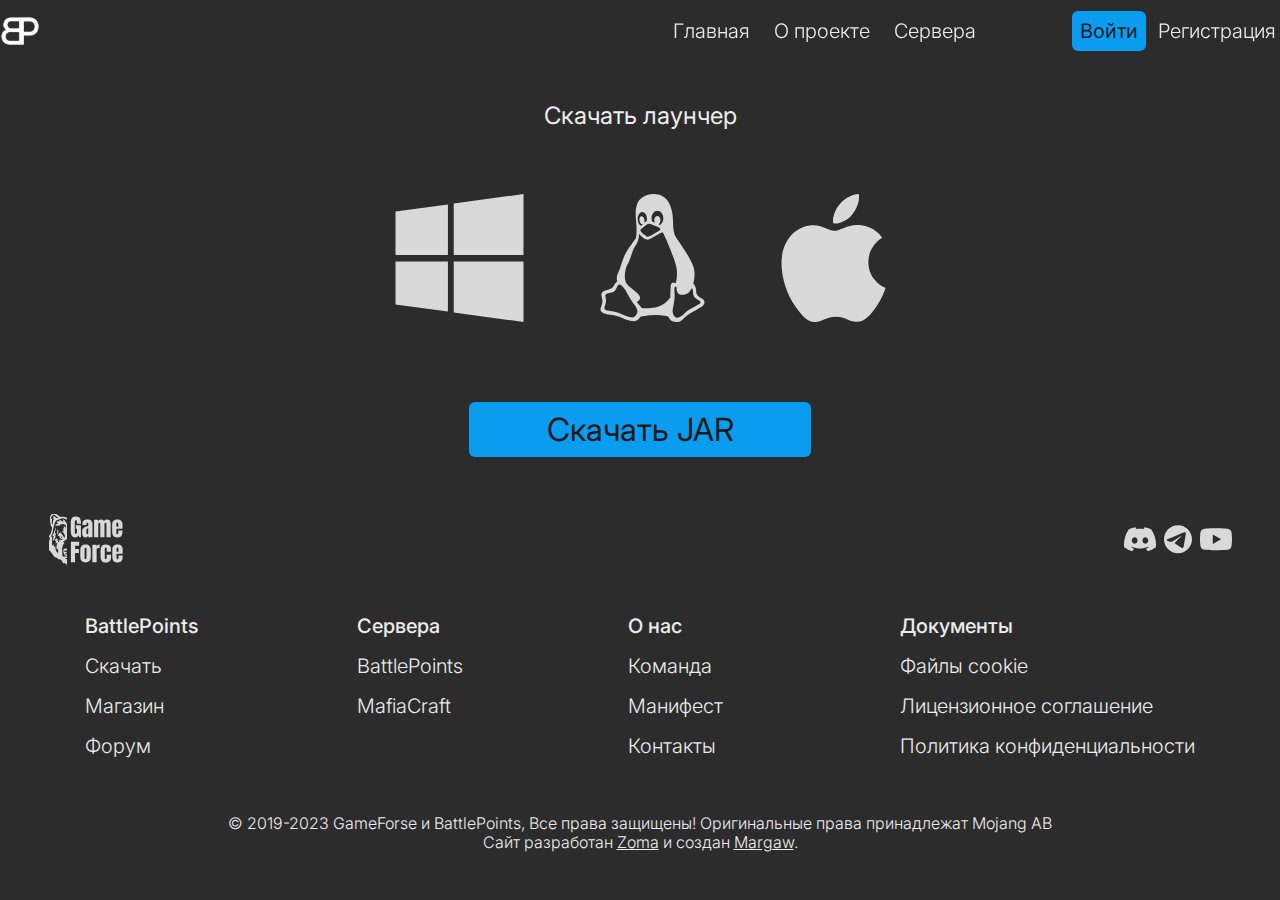
==== download.html @ 7ae66c89 "Add files via upload" ====
<!DOCTYPE html>
<html lang="ru">
	<head>
		<title>BattlePoints | Download</title>
		<link rel="stylesheet" href="css/download_style.css">
		<meta charset="UTF-8">
		<meta name="viewport" content="width=device-width">
	</head>
	<body>
		<div class="wrapper">
			<div class="menu">
				<div class="menu__cont">
					<div class="menu__row">
						<div class="menu__logo">
							<a href="home.html"><img src="img/logo__menu.svg" alt=""></a>
						</div>
						<div class="menu_btn">
							<div class="menu_btn__row">
								<div class="menu_nav">
									<div class="menu_nav__row">
										<div class="menu_nav__home txt_btn"><button><a href="home.html">Главная</a></button></div>
										<div class="menu_nav__about txt_btn"><button><a href="">О проекте</a></button></div>
										<div class="menu_nav__servers txt_btn"><button><a href="servers.html">Сервера</a></button></div>
									</div>
								</div>
								<div class="menu_auth">
									<div class="menu_auth__row">
										<div class="menu_auth__input btn"><button>Войти</button></div>
										<div class="menu_auth__reg txt_btn"><button>Регистрация</button></div>
									</div>
								</div>
							</div>
						</div>
					</div>
				</div>
			</div>
			<div class="content">
				<div class="dwnld">
					<div class="dwnld__cont">
						<div class="dwnld__row">
							<div class="dwnld__title title">Скачать лаунчер</div>
							<div class="installer">
								<div class="installer__cont">
									<div class="installer__row">
										<div class="installer__vers">
											<div class="vers__row">
												<div class="wind__btn svg_btn"><a href=""><img src="img/wind.svg" alt=""></a></div>
												<div class="linux__btn svg_btn"><a href=""><img src="img/linux.svg" alt=""></a></div>
												<div class="mac__btn svg_btn"><a href=""><img src="img/mac.svg" alt=""></a></div>
											</div>
										</div>
										<div class="installer__btn btn"><button><a href="">Скачать JAR</a></button></div>
									</div>
								</div>
							</div>
						</div>
					</div>
				</div>
			</div>
			<!--footer-->
			<div class="footer">
				<div class="footer__cont">
					<div class="footer__row">
						<div class="footer__social">
							<div class="footer__social__row">
								<div class="footer__logo">
									<img src="img/logo__footer.svg" alt="">
								</div>
								<div class="social">
									<div class="social__row">
										<div class="discord svg_btn"><a href="https://discord.gg/fnP3SRTJTq" target="_blank"><img src="img/discord.svg" alt=""></a></div>
										<div class="telegram svg_btn"><a href="https://t.me/battlepoints_gf" target="_blank"><img src="img/telegram.svg" alt=""></a></div>
										<div class="youtube svg_btn"><a href="https://www.youtube.com/channel/UC3scna7gf1Q1LZPTHafkPBQ" target="_blank"><img src="img/youtube.svg" alt=""></a></div>
									</div>
								</div>
							</div>
						</div>
						<div class="footer__nav">
							<div class="footer_nav__row">
								<div class="footer_nav__column footer_nav__column_1">
									<div class="footer_nav__item">
										<div class="footer_nav__title f_title">BattlePoints</div>
										<div href="" class="footer_nav__btn f_btn"><button><a href="download.html">Скачать</a></button></div>
										<div href="" class="footer_nav__btn f_btn"><button><a href="">Магазин</a></button></div>
										<div href="" class="footer_nav__btn f_btn"><button><a href="">Форум</a></button></div>
									</div>
								</div>
								<div class="footer_nav__column footer_nav__column_2">
									<div class="footer_nav__item">
										<div class="footer_nav__title f_title">Сервера</div>
										<div href="" class="footer_nav__btn f_btn"><button><a href="home.html">BattlePoints</a></button></div>
										<div href="" class="footer_nav__btn f_btn"><button><a href="https://mafiacraft.ru/" target="_blank">MafiaCraft</a></button></div>
									</div>
								</div>
								<div class="footer_nav__column footer_nav__column_3">
									<div class="footer_nav__item">
										<div class="footer_nav__title f_title">О нас</div>
										<div class="footer_nav__btn f_btn"><button>Команда</button></div>
										<div class="footer_nav__btn f_btn"><button>Манифест</button></div>
										<div class="footer_nav__btn f_btn"><button>Контакты</button></div>
									</div>
								</div>
								<div class="footer_nav__column footer_nav__column_4">
									<div class="footer_nav__item">
										<div class="footer_nav__title f_title">Документы</div>
										<div class="footer_nav__btn f_btn"><button>Файлы cookie</button></div>
										<div class="footer_nav__btn f_btn"><button>Лицензионное соглашение</button></div>
										<div class="footer_nav__btn f_btn"><button>Политика конфиденциальности</button></div>
									</div>
								</div>
							</div>
						</div>
						<div class="footer__text">
							<p>© 2019-2023 GameForse и BattlePoints, Все права защищены! Оригинальные права принадлежат <a href="https://www.minecraft.net/ru-ru" target="_blank">Mojang AB</a></p>
							<p>Сайт разработан <a href="https://t.me/zomaplay" target="_blank">Zoma</a> и создан <a href="https://t.me/weyufuk" target="_blank">Margaw</a>.</p>
						</div>
					</div>
				</div>
			</div>
		</div>
	</body>
</html>
---- css/download_style.css ----
@charset "UTF-8";
/*Обнуление*/
@import url("https://fonts.googleapis.com/css2?family=Anton&family=Inter:wght@300;400;500&display=swap");
* {
  padding: 0;
  margin: 0;
  border: 0;
}

*, *:before, *:after {
  -webkit-box-sizing: border-box;
  box-sizing: border-box;
}

:focus, :active {
  outline: none;
}

a:focus, a:active {
  outline: none;
}

nav, footer, header, aside {
  display: block;
}

html, body {
  height: 100%;
  width: 100%;
  font-size: 100%;
  line-height: 1;
  font-size: 14px;
  -ms-text-size-adjust: 100%;
  -moz-text-size-adjust: 100%;
  -webkit-text-size-adjust: 100%;
}

input, button, textarea {
  font-family: inherit;
}

input::-ms-clear {
  display: none;
}

button {
  cursor: pointer;
}

button::-moz-focus-inner {
  padding: 0;
  border: 0;
}

a, a:visited {
  text-decoration: none;
}

a:hover {
  text-decoration: none;
}

ul li {
  list-style: none;
}

img {
  vertical-align: top;
}

h1, h2, h3, h4, h5, h6 {
  font-size: inherit;
  font-weight: inherit;
}

/*--------------------*/
body {
  height: 100%;
  font-family: "Inter", sans-serif;
  background: #2C2C2C;
  color: #ececec;
  white-space: nowrap;
}

body::-webkit-scrollbar {
  width: 0;
}

body a {
  color: #ececec;
}

/*Элементы*/
.btn button {
  padding: 8px;
  line-height: 24px;
  background: #0A9CEE;
  color: #181818;
  cursor: pointer;
  border-radius: 6px;
  text-align: center;
  -webkit-transition: 0.05s;
  transition: 0.05s;
  /*background: #1F61ED;*/
  /*background: #008DEB;*/
}

.btn button:hover {
  background: #0c6da6;
}

.btn button:active {
  background: #181818;
  color: #ececec;
}

.txt_btn button {
  font-weight: 300;
  font-size: 20px;
  line-height: 24px;
  color: #ececec;
  background: none;
  padding: 0 4px;
}

.txt_btn:hover {
  border-bottom: 3px solid #D9D9D9;
  border-radius: 2px;
  margin-bottom: -3px;
}

.title {
  font-weight: 500;
  font-size: 24px;
  line-height: 29px;
  text-align: center;
}

.f_title {
  font-weight: 500;
  font-size: 20px;
  line-height: 24px;
}

.f_btn button {
  font-weight: 300;
  font-size: 20px;
  line-height: 24px;
  color: #ececec;
  background: none;
}

/**/
.wrapper {
  min-height: 100vh;
  display: -webkit-box;
  display: -ms-flexbox;
  display: flex;
  -webkit-box-orient: vertical;
  -webkit-box-direction: normal;
      -ms-flex-direction: column;
          flex-direction: column;
}

.content {
  display: -webkit-box;
  display: -ms-flexbox;
  display: flex;
  -webkit-box-orient: vertical;
  -webkit-box-direction: normal;
      -ms-flex-direction: column;
          flex-direction: column;
  -webkit-box-pack: center;
      -ms-flex-pack: center;
          justify-content: center;
  -webkit-box-align: center;
      -ms-flex-align: center;
          align-items: center;
  -webkit-box-flex: 1;
      -ms-flex: 1 1 auto;
          flex: 1 1 auto;
}

.dwnld__cont {
  max-width: 1141px;
  margin: 0 auto;
}

.dwnld__row {
  display: -webkit-box;
  display: -ms-flexbox;
  display: flex;
  -webkit-box-orient: vertical;
  -webkit-box-direction: normal;
      -ms-flex-direction: column;
          flex-direction: column;
  -webkit-box-align: center;
      -ms-flex-align: center;
          align-items: center;
  -webkit-box-pack: center;
      -ms-flex-pack: center;
          justify-content: center;
}

.dwnld__title {
  font-weight: 400;
}

.installer {
  padding: 32px 0 0 0;
}

.installer__cont {
  margin: 0 auto;
}

.installer__vers {
  padding: 32px;
}

.vers__row {
  display: -webkit-box;
  display: -ms-flexbox;
  display: flex;
  -webkit-box-align: center;
      -ms-flex-align: center;
          align-items: center;
  -webkit-box-pack: justify;
      -ms-flex-pack: justify;
          justify-content: space-between;
  gap: 64px;
}

.installer__btn {
  display: -webkit-box;
  display: -ms-flexbox;
  display: flex;
  -webkit-box-pack: center;
      -ms-flex-pack: center;
          justify-content: center;
  -webkit-box-align: center;
      -ms-flex-align: center;
          align-items: center;
  padding: 48px 0 0 0;
}

.installer__btn button {
  padding: 8px 14%;
  font-size: 32px;
  font-weight: 400;
  line-height: 39px;
}

.installer__btn button a {
  color: #181818;
}

.menu {
  position: sticky;
  top: 0;
  left: 50%;
  width: 100%;
  background: rgba(44, 44, 44, 0.3);
  -webkit-backdrop-filter: blur(2px);
          backdrop-filter: blur(2px);
  background: none;
  padding: 0.833333333% 0;
}

.menu__cont {
  max-width: 1312px;
  margin: 0 auto;
}

.menu__row {
  display: -webkit-box;
  display: -ms-flexbox;
  display: flex;
  -webkit-box-align: center;
      -ms-flex-align: center;
          align-items: center;
}

.menu__logo {
  -webkit-box-flex: 0;
      -ms-flex: 0 1 51%;
          flex: 0 1 51%;
}

.menu_btn {
  -webkit-box-flex: 1;
      -ms-flex: 1 1 auto;
          flex: 1 1 auto;
}

.menu_btn__row {
  display: -webkit-box;
  display: -ms-flexbox;
  display: flex;
  -webkit-box-align: center;
      -ms-flex-align: center;
          align-items: center;
  -webkit-box-pack: justify;
      -ms-flex-pack: justify;
          justify-content: space-between;
}

.menu_nav {
  margin: 0 16px;
}

.menu_nav__row {
  display: -webkit-box;
  display: -ms-flexbox;
  display: flex;
  -webkit-box-align: center;
      -ms-flex-align: center;
          align-items: center;
  gap: 16px;
}

.menu_auth__row {
  display: -webkit-box;
  display: -ms-flexbox;
  display: flex;
  -webkit-box-align: center;
      -ms-flex-align: center;
          align-items: center;
  gap: 8px;
}

.menu_auth__input button {
  font-weight: 400;
  font-size: 20px;
}

.footer {
  padding: 16px 0 48px;
}

.footer__cont {
  max-width: 1184px;
  margin: 0 auto;
}

.footer__social__row {
  display: -webkit-box;
  display: -ms-flexbox;
  display: flex;
  -webkit-box-align: center;
      -ms-flex-align: center;
          align-items: center;
  -webkit-box-pack: justify;
      -ms-flex-pack: justify;
          justify-content: space-between;
}

.social {
  padding: 0 0 0 25px;
}

.social__row {
  display: -webkit-box;
  display: -ms-flexbox;
  display: flex;
  -webkit-box-align: center;
      -ms-flex-align: center;
          align-items: center;
  gap: 8px;
}

.svg_btn {
  -webkit-transition: 0.12s;
  transition: 0.12s;
}

.svg_btn:hover {
  opacity: 0.3;
}

.svg_btn:active {
  opacity: 0.08;
}

.footer__nav {
  padding: 48px 3.15893386% 56px;
  margin: 0 auto;
}

.footer_nav__row {
  display: -webkit-box;
  display: -ms-flexbox;
  display: flex;
  -webkit-box-align: start;
      -ms-flex-align: start;
          align-items: flex-start;
  gap: 25px;
}

.footer_nav__column {
  -webkit-box-flex: 0;
      -ms-flex: 0 1 25%;
          flex: 0 1 25%;
}

.footer_nav__title {
  margin: 0 0 16px 0;
}

.footer_nav__btn {
  margin: 0 0 16px 0;
}

.footer_nav__btn:last-child {
  margin: 0;
}

.footer__text {
  font-weight: 300;
  font-size: 16px;
  line-height: 19px;
  text-align: center;
}

.footer__text p:first-child a {
  text-decoration: none;
}

.footer__text a {
  color: #ececec;
  text-decoration: underline;
}
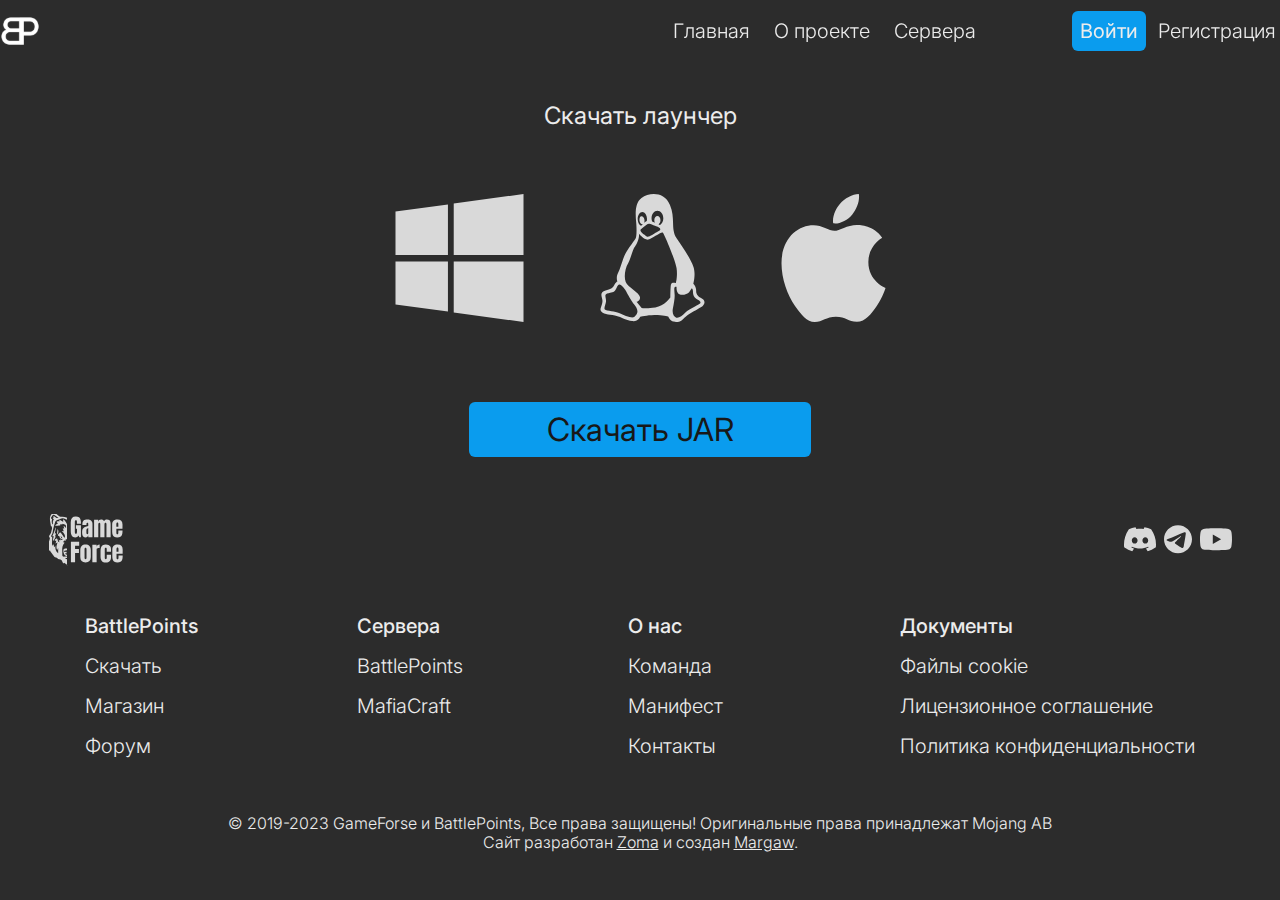
==== commit cbd7657f: "Add files via upload" ====
--- a/download.html
+++ b/download.html
@@ -12,21 +12,21 @@
 				<div class="menu__cont">
 					<div class="menu__row">
 						<div class="menu__logo">
-							<a href="home.html"><img src="img/logo__menu.svg" alt=""></a>
+							<a href="index.html"><img src="img/logo__menu.svg" alt=""></a>
 						</div>
 						<div class="menu_btn">
 							<div class="menu_btn__row">
 								<div class="menu_nav">
 									<div class="menu_nav__row">
-										<div class="menu_nav__home txt_btn"><button><a href="home.html">Главная</a></button></div>
-										<div class="menu_nav__about txt_btn"><button><a href="">О проекте</a></button></div>
-										<div class="menu_nav__servers txt_btn"><button><a href="servers.html">Сервера</a></button></div>
+										<div class="menu_nav__home txt_btn"><button><a href="index.html">Главная</a><div class="rectangle"></div></button></div>
+										<div class="menu_nav__about txt_btn"><button><a href="">О проекте</a><div class="rectangle"></div></button></div>
+										<div class="menu_nav__servers txt_btn"><button><a href="servers.html">Сервера</a><div class="rectangle"></div></button></div>
 									</div>
 								</div>
 								<div class="menu_auth">
 									<div class="menu_auth__row">
-										<div class="menu_auth__input btn"><button>Войти</button></div>
-										<div class="menu_auth__reg txt_btn"><button>Регистрация</button></div>
+										<div class="menu_auth__input btn"><button><a href="">Войти</a></button></div>
+										<div class="menu_auth__reg txt_btn"><button><a href="">Регистрация</a><div class="rectangle"></div></button></div>
 									</div>
 								</div>
 							</div>
@@ -88,24 +88,24 @@
 								<div class="footer_nav__column footer_nav__column_2">
 									<div class="footer_nav__item">
 										<div class="footer_nav__title f_title">Сервера</div>
-										<div href="" class="footer_nav__btn f_btn"><button><a href="home.html">BattlePoints</a></button></div>
+										<div href="" class="footer_nav__btn f_btn"><button><a href="index.html">BattlePoints</a></button></div>
 										<div href="" class="footer_nav__btn f_btn"><button><a href="https://mafiacraft.ru/" target="_blank">MafiaCraft</a></button></div>
 									</div>
 								</div>
 								<div class="footer_nav__column footer_nav__column_3">
 									<div class="footer_nav__item">
 										<div class="footer_nav__title f_title">О нас</div>
-										<div class="footer_nav__btn f_btn"><button>Команда</button></div>
-										<div class="footer_nav__btn f_btn"><button>Манифест</button></div>
-										<div class="footer_nav__btn f_btn"><button>Контакты</button></div>
+										<div class="footer_nav__btn f_btn"><button><a href="">Команда</a></button></div>
+										<div class="footer_nav__btn f_btn"><button><a href="">Манифест</a></button></div>
+										<div class="footer_nav__btn f_btn"><button><a href="">Контакты</a></button></div>
 									</div>
 								</div>
 								<div class="footer_nav__column footer_nav__column_4">
 									<div class="footer_nav__item">
 										<div class="footer_nav__title f_title">Документы</div>
-										<div class="footer_nav__btn f_btn"><button>Файлы cookie</button></div>
-										<div class="footer_nav__btn f_btn"><button>Лицензионное соглашение</button></div>
-										<div class="footer_nav__btn f_btn"><button>Политика конфиденциальности</button></div>
+										<div class="footer_nav__btn f_btn"><button><a href="">Файлы cookie</a></button></div>
+										<div class="footer_nav__btn f_btn"><button><a href="">Лицензионное соглашение</a></button></div>
+										<div class="footer_nav__btn f_btn"><button><a href="">Политика конфиденциальности</a></button></div>
 									</div>
 								</div>
 							</div>
--- a/css/download_style.css
+++ b/css/download_style.css
@@ -80,6 +80,7 @@
   background: #2C2C2C;
   color: #ececec;
   white-space: nowrap;
+  cursor: default;
 }
 
 body::-webkit-scrollbar {
@@ -265,6 +266,7 @@
           backdrop-filter: blur(2px);
   background: none;
   padding: 0.833333333% 0;
+  z-index: 2;
 }
 
 .menu__cont {
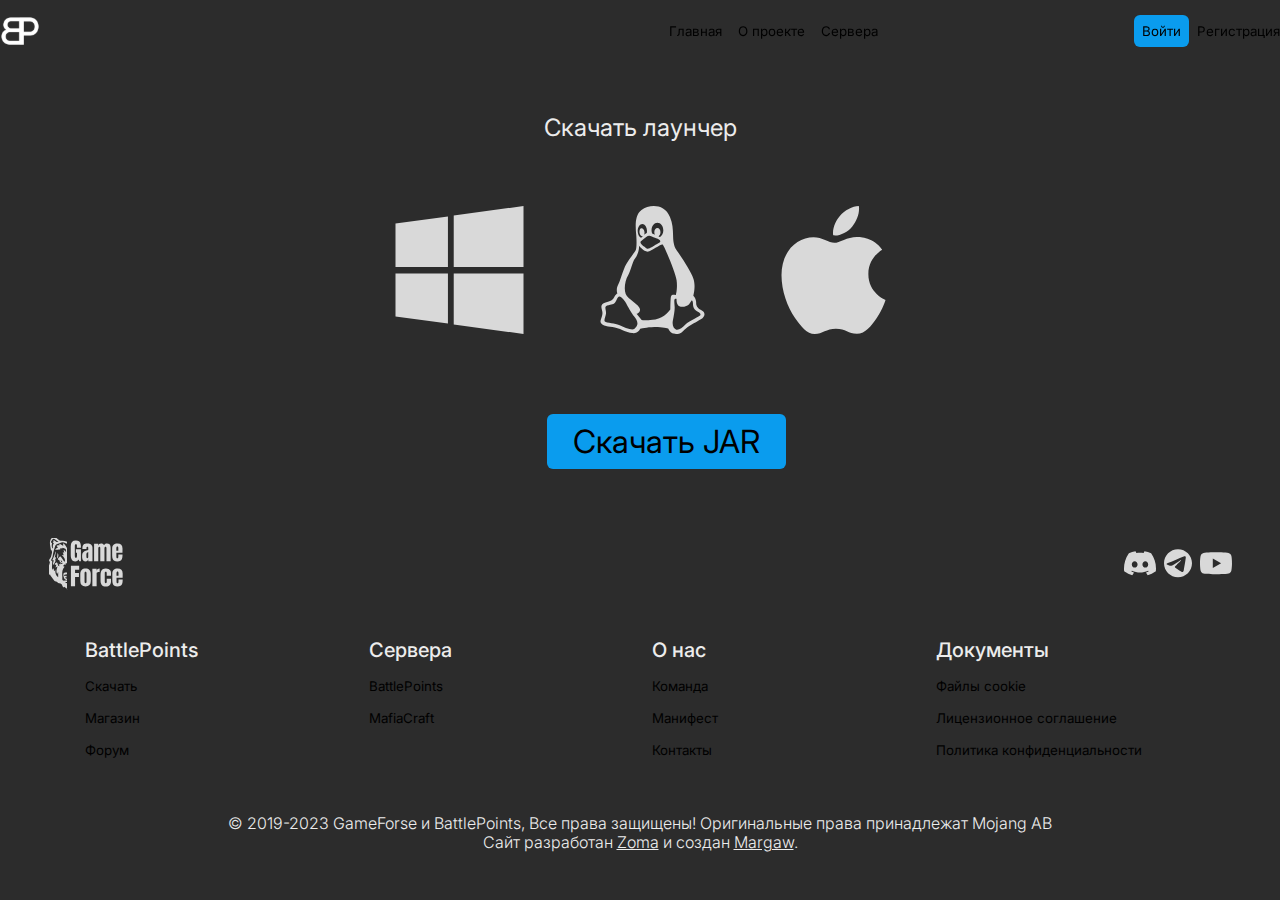
==== commit 9a74b6c1: "Add files via upload" ====
--- a/download.html
+++ b/download.html
@@ -8,32 +8,32 @@
 	</head>
 	<body>
 		<div class="wrapper">
-			<div class="menu">
-				<div class="menu__cont">
-					<div class="menu__row">
-						<div class="menu__logo">
-							<a href="index.html"><img src="img/logo__menu.svg" alt=""></a>
-						</div>
-						<div class="menu_btn">
-							<div class="menu_btn__row">
-								<div class="menu_nav">
-									<div class="menu_nav__row">
-										<div class="menu_nav__home txt_btn"><button><a href="index.html">Главная</a><div class="rectangle"></div></button></div>
-										<div class="menu_nav__about txt_btn"><button><a href="">О проекте</a><div class="rectangle"></div></button></div>
-										<div class="menu_nav__servers txt_btn"><button><a href="servers.html">Сервера</a><div class="rectangle"></div></button></div>
-									</div>
-								</div>
-								<div class="menu_auth">
-									<div class="menu_auth__row">
-										<div class="menu_auth__input btn"><button><a href="">Войти</a></button></div>
-										<div class="menu_auth__reg txt_btn"><button><a href="">Регистрация</a><div class="rectangle"></div></button></div>
+							<div class="menu">
+								<div class="menu__cont">
+									<div class="menu__row">
+										<div class="menu__logo">
+											<a href="index.html"><img src="img/logo__menu.svg" alt=""></a>
+										</div>
+										<div class="menu_btn">
+											<div class="menu_btn__row">
+												<div class="menu_nav">
+													<div class="menu_nav__row">
+														<div class="menu_nav__home txt_btn"><form action="index.html"><button>Главная<div class="rectangle"></div></button></form></div>
+														<div class="menu_nav__about txt_btn"><form action=""><button>О проекте<div class="rectangle"></div></button></form></div>
+														<div class="menu_nav__servers txt_btn"><form action="servers.html"><button>Сервера<div class="rectangle"></div></button></form></div>
+													</div>
+												</div>
+												<div class="menu_auth">
+													<div class="menu_auth__row">
+														<div class="menu_auth__input btn"><form action=""><button>Войти</button></form></div>
+														<div class="menu_auth__reg txt_btn"><form action=""><button>Регистрация<div class="rectangle"></div></button></form></div>
+													</div>
+												</div>
+											</div>
+										</div>
 									</div>
 								</div>
 							</div>
-						</div>
-					</div>
-				</div>
-			</div>
 			<div class="content">
 				<div class="dwnld">
 					<div class="dwnld__cont">
@@ -49,7 +49,7 @@
 												<div class="mac__btn svg_btn"><a href=""><img src="img/mac.svg" alt=""></a></div>
 											</div>
 										</div>
-										<div class="installer__btn btn"><button><a href="">Скачать JAR</a></button></div>
+										<div class="installer__btn btn"><form action=""><button>Скачать JAR</button></form></div>
 									</div>
 								</div>
 							</div>
@@ -57,7 +57,6 @@
 					</div>
 				</div>
 			</div>
-			<!--footer-->
 			<div class="footer">
 				<div class="footer__cont">
 					<div class="footer__row">
@@ -80,32 +79,32 @@
 								<div class="footer_nav__column footer_nav__column_1">
 									<div class="footer_nav__item">
 										<div class="footer_nav__title f_title">BattlePoints</div>
-										<div href="" class="footer_nav__btn f_btn"><button><a href="download.html">Скачать</a></button></div>
-										<div href="" class="footer_nav__btn f_btn"><button><a href="">Магазин</a></button></div>
-										<div href="" class="footer_nav__btn f_btn"><button><a href="">Форум</a></button></div>
+										<div href="" class="footer_nav__btn f_btn"><form action="download.html"><button>Скачать</button></form></div>
+										<div href="" class="footer_nav__btn f_btn"><form action=""><button>Магазин</button></form></div>
+										<div href="" class="footer_nav__btn f_btn"><form action=""><button>Форум</button></form></div>
 									</div>
 								</div>
 								<div class="footer_nav__column footer_nav__column_2">
 									<div class="footer_nav__item">
 										<div class="footer_nav__title f_title">Сервера</div>
-										<div href="" class="footer_nav__btn f_btn"><button><a href="index.html">BattlePoints</a></button></div>
-										<div href="" class="footer_nav__btn f_btn"><button><a href="https://mafiacraft.ru/" target="_blank">MafiaCraft</a></button></div>
+										<div href="" class="footer_nav__btn f_btn"><form action="index.html"><button>BattlePoints</button></form></div>
+										<div href="" class="footer_nav__btn f_btn"><form action="https://mafiacraft.ru/" target="_blank"><button>MafiaCraft</button></form></div>
 									</div>
 								</div>
 								<div class="footer_nav__column footer_nav__column_3">
 									<div class="footer_nav__item">
 										<div class="footer_nav__title f_title">О нас</div>
-										<div class="footer_nav__btn f_btn"><button><a href="">Команда</a></button></div>
-										<div class="footer_nav__btn f_btn"><button><a href="">Манифест</a></button></div>
-										<div class="footer_nav__btn f_btn"><button><a href="">Контакты</a></button></div>
+										<div class="footer_nav__btn f_btn"><form action=""><button>Команда</button></form></div>
+										<div class="footer_nav__btn f_btn"><form action=""><button>Манифест</button></form></div>
+										<div class="footer_nav__btn f_btn"><form action=""><button>Контакты</button></form></div>
 									</div>
 								</div>
 								<div class="footer_nav__column footer_nav__column_4">
 									<div class="footer_nav__item">
 										<div class="footer_nav__title f_title">Документы</div>
-										<div class="footer_nav__btn f_btn"><button><a href="">Файлы cookie</a></button></div>
-										<div class="footer_nav__btn f_btn"><button><a href="">Лицензионное соглашение</a></button></div>
-										<div class="footer_nav__btn f_btn"><button><a href="">Политика конфиденциальности</a></button></div>
+										<div class="footer_nav__btn f_btn"><form action=""><button>Файлы cookie</button></form></div>
+										<div class="footer_nav__btn f_btn"><form action=""><button>Лицензионное соглашение</button></form></div>
+										<div class="footer_nav__btn f_btn"><form action=""><button>Политика конфиденциальности</button></form></div>
 									</div>
 								</div>
 							</div>
--- a/css/download_style.css
+++ b/css/download_style.css
@@ -87,23 +87,24 @@
   width: 0;
 }
 
-body a {
-  color: #ececec;
+button {
+  background: none;
 }
 
 /*Элементы*/
 .btn button {
   padding: 8px;
-  line-height: 24px;
   background: #0A9CEE;
-  color: #181818;
   cursor: pointer;
   border-radius: 6px;
   text-align: center;
   -webkit-transition: 0.05s;
   transition: 0.05s;
-  /*background: #1F61ED;*/
-  /*background: #008DEB;*/
+}
+
+.btn a {
+  color: #181818;
+  line-height: 24px;
 }
 
 .btn button:hover {
@@ -112,22 +113,34 @@
 
 .btn button:active {
   background: #181818;
+}
+
+.btn a:active {
   color: #ececec;
 }
 
-.txt_btn button {
+.rectangle {
+  width: 16px;
+  height: 3px;
+  margin: 0 auto;
+  border-radius: 0px 0px 2px 2px;
+  margin-bottom: -3px;
+  background: transparent;
+  -webkit-transition: all 0.2s ease-in-out;
+  transition: all 0.2s ease-in-out;
+}
+
+.txt_btn button:hover .rectangle {
+  width: 100%;
+  background: #D9D9D9;
+}
+
+.txt_btn a {
   font-weight: 300;
   font-size: 20px;
   line-height: 24px;
   color: #ececec;
-  background: none;
   padding: 0 4px;
-}
-
-.txt_btn:hover {
-  border-bottom: 3px solid #D9D9D9;
-  border-radius: 2px;
-  margin-bottom: -3px;
 }
 
 .title {
@@ -143,12 +156,11 @@
   line-height: 24px;
 }
 
-.f_btn button {
+.f_btn a {
   font-weight: 300;
   font-size: 20px;
   line-height: 24px;
   color: #ececec;
-  background: none;
 }
 
 /**/
@@ -288,6 +300,15 @@
       -ms-flex: 0 1 51%;
           flex: 0 1 51%;
 }
+.menu__logo img {
+  -webkit-transition: all 0.2s ease-in-out;
+  transition: all 0.2s ease-in-out;
+}
+
+.menu__logo img:hover {
+  -webkit-transform: scale(0.8);
+          transform: scale(0.8);
+}
 
 .menu_btn {
   -webkit-box-flex: 1;
@@ -331,7 +352,7 @@
   gap: 8px;
 }
 
-.menu_auth__input button {
+.menu_auth__input a {
   font-weight: 400;
   font-size: 20px;
 }
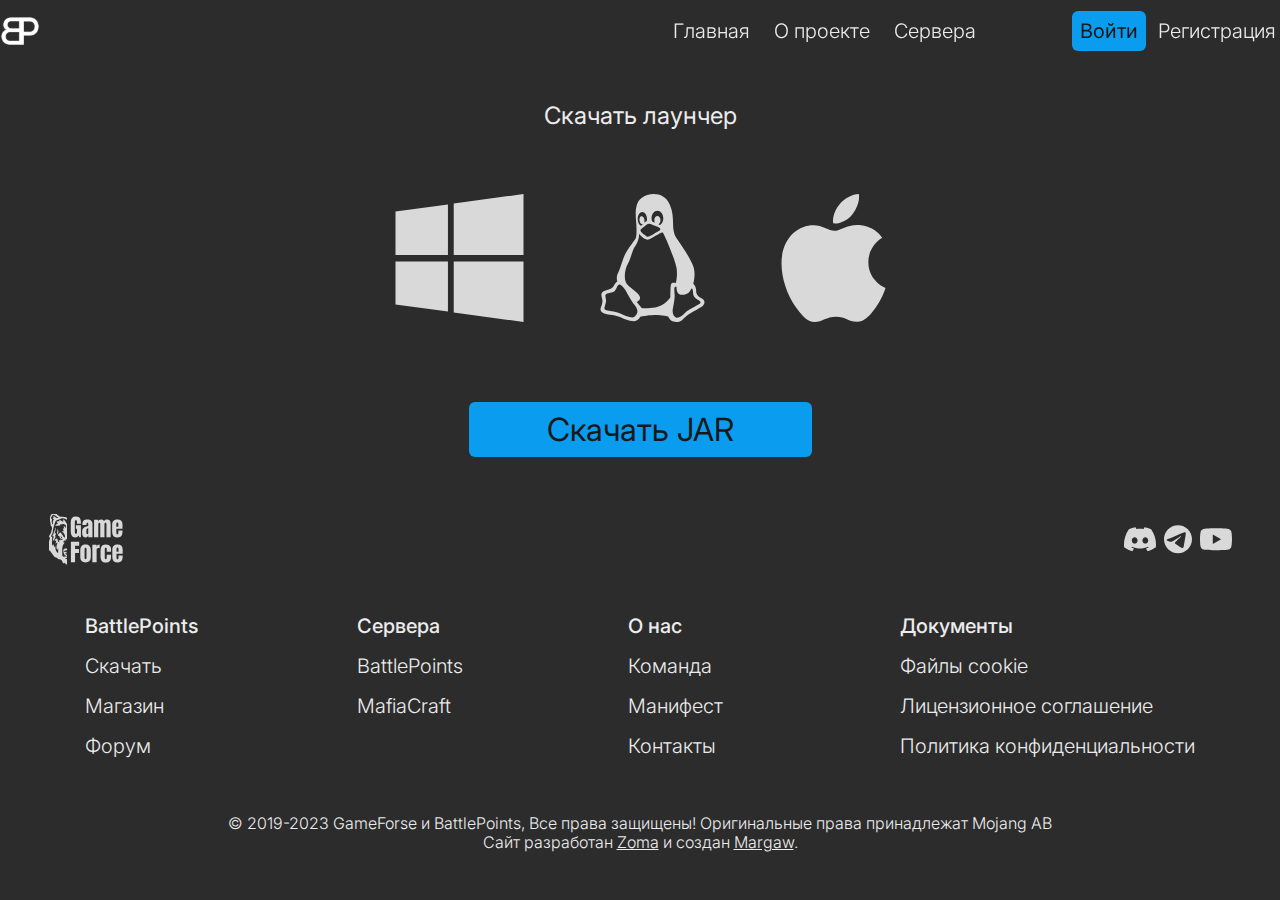
==== commit cb8a89da: "Add files via upload" ====
--- a/download.html
+++ b/download.html
@@ -8,32 +8,32 @@
 	</head>
 	<body>
 		<div class="wrapper">
-							<div class="menu">
-								<div class="menu__cont">
-									<div class="menu__row">
-										<div class="menu__logo">
-											<a href="index.html"><img src="img/logo__menu.svg" alt=""></a>
-										</div>
-										<div class="menu_btn">
-											<div class="menu_btn__row">
-												<div class="menu_nav">
-													<div class="menu_nav__row">
-														<div class="menu_nav__home txt_btn"><form action="index.html"><button>Главная<div class="rectangle"></div></button></form></div>
-														<div class="menu_nav__about txt_btn"><form action=""><button>О проекте<div class="rectangle"></div></button></form></div>
-														<div class="menu_nav__servers txt_btn"><form action="servers.html"><button>Сервера<div class="rectangle"></div></button></form></div>
-													</div>
-												</div>
-												<div class="menu_auth">
-													<div class="menu_auth__row">
-														<div class="menu_auth__input btn"><form action=""><button>Войти</button></form></div>
-														<div class="menu_auth__reg txt_btn"><form action=""><button>Регистрация<div class="rectangle"></div></button></form></div>
-													</div>
-												</div>
-											</div>
-										</div>
+			<div class="menu">
+				<div class="menu__cont">
+					<div class="menu__row">
+						<div class="menu__logo">
+							<a href="index.html"><img src="img/logo__menu.svg" alt=""></a>
+						</div>
+						<div class="menu_btn">
+							<div class="menu_btn__row">
+								<div class="menu_nav">
+									<div class="menu_nav__row">
+										<div class="menu_nav__home txt_btn"><form action="index.html"><button>Главная<div class="rectangle"></div></button></form></div>
+										<div class="menu_nav__about txt_btn"><form action=""><button>О проекте<div class="rectangle"></div></button></form></div>
+										<div class="menu_nav__servers txt_btn"><form action="servers.html"><button>Сервера<div class="rectangle"></div></button></form></div>
+									</div>
+								</div>
+								<div class="menu_auth">
+									<div class="menu_auth__row">
+										<div class="menu_auth__input btn"><form action=""><button>Войти</button></form></div>
+										<div class="menu_auth__reg txt_btn"><form action=""><button>Регистрация<div class="rectangle"></div></button></form></div>
 									</div>
 								</div>
 							</div>
+						</div>
+					</div>
+				</div>
+			</div>
 			<div class="content">
 				<div class="dwnld">
 					<div class="dwnld__cont">
--- a/css/download_style.css
+++ b/css/download_style.css
@@ -87,10 +87,6 @@
   width: 0;
 }
 
-button {
-  background: none;
-}
-
 /*Элементы*/
 .btn button {
   padding: 8px;
@@ -100,9 +96,6 @@
   text-align: center;
   -webkit-transition: 0.05s;
   transition: 0.05s;
-}
-
-.btn a {
   color: #181818;
   line-height: 24px;
 }
@@ -113,9 +106,6 @@
 
 .btn button:active {
   background: #181818;
-}
-
-.btn a:active {
   color: #ececec;
 }
 
@@ -131,11 +121,14 @@
 }
 
 .txt_btn button:hover .rectangle {
-  width: 100%;
+  -webkit-transform: translate(-4px, 0);
+          transform: translate(-4px, 0);
+  width: 110%;
   background: #D9D9D9;
 }
 
-.txt_btn a {
+.txt_btn button {
+  background: none;
   font-weight: 300;
   font-size: 20px;
   line-height: 24px;
@@ -156,7 +149,8 @@
   line-height: 24px;
 }
 
-.f_btn a {
+.f_btn button {
+  background: none;
   font-weight: 300;
   font-size: 20px;
   line-height: 24px;
@@ -173,6 +167,103 @@
   -webkit-box-direction: normal;
       -ms-flex-direction: column;
           flex-direction: column;
+}
+
+.menu {
+  position: fixed;
+  top: 0;
+  left: 50%;
+  -webkit-transform: translate(-50%, 0);
+          transform: translate(-50%, 0);
+  width: 100%;
+  background: rgba(44, 44, 44, 0.3);
+  -webkit-backdrop-filter: blur(2px);
+          backdrop-filter: blur(2px);
+  padding: 0.833333333% 0;
+  z-index: 2;
+}
+
+.menu__cont {
+  max-width: 1312px;
+  margin: 0 auto;
+}
+
+.menu__row {
+  display: -webkit-box;
+  display: -ms-flexbox;
+  display: flex;
+  -webkit-box-align: center;
+      -ms-flex-align: center;
+          align-items: center;
+}
+
+.menu__logo {
+  -webkit-box-flex: 0;
+      -ms-flex: 0 1 51%;
+          flex: 0 1 51%;
+}
+.menu__logo img {
+  -webkit-transition: all 0.2s ease-in-out;
+  transition: all 0.2s ease-in-out;
+}
+
+.menu__logo img:hover {
+  -webkit-transform: scale(0.8);
+          transform: scale(0.8);
+}
+
+.menu_btn {
+  -webkit-box-flex: 1;
+      -ms-flex: 1 1 auto;
+          flex: 1 1 auto;
+}
+
+.menu_btn__row {
+  display: -webkit-box;
+  display: -ms-flexbox;
+  display: flex;
+  -webkit-box-align: center;
+      -ms-flex-align: center;
+          align-items: center;
+  -webkit-box-pack: justify;
+      -ms-flex-pack: justify;
+          justify-content: space-between;
+}
+
+.menu_nav {
+  margin: 0 16px;
+}
+
+.menu_nav__row {
+  display: -webkit-box;
+  display: -ms-flexbox;
+  display: flex;
+  -webkit-box-align: center;
+      -ms-flex-align: center;
+          align-items: center;
+  gap: 16px;
+}
+
+.menu_auth__row {
+  display: -webkit-box;
+  display: -ms-flexbox;
+  display: flex;
+  -webkit-box-align: center;
+      -ms-flex-align: center;
+          align-items: center;
+  gap: 8px;
+}
+
+.menu_auth__input button {
+  font-weight: 400;
+  font-size: 20px;
+}
+
+.menu {
+  position: sticky;
+  background: none;
+  -webkit-transform: none;
+          transform: none;
 }
 
 .content {
@@ -258,103 +349,10 @@
 }
 
 .installer__btn button {
-  padding: 8px 14%;
+  padding: 8px 78px;
   font-size: 32px;
   font-weight: 400;
   line-height: 39px;
-}
-
-.installer__btn button a {
-  color: #181818;
-}
-
-.menu {
-  position: sticky;
-  top: 0;
-  left: 50%;
-  width: 100%;
-  background: rgba(44, 44, 44, 0.3);
-  -webkit-backdrop-filter: blur(2px);
-          backdrop-filter: blur(2px);
-  background: none;
-  padding: 0.833333333% 0;
-  z-index: 2;
-}
-
-.menu__cont {
-  max-width: 1312px;
-  margin: 0 auto;
-}
-
-.menu__row {
-  display: -webkit-box;
-  display: -ms-flexbox;
-  display: flex;
-  -webkit-box-align: center;
-      -ms-flex-align: center;
-          align-items: center;
-}
-
-.menu__logo {
-  -webkit-box-flex: 0;
-      -ms-flex: 0 1 51%;
-          flex: 0 1 51%;
-}
-.menu__logo img {
-  -webkit-transition: all 0.2s ease-in-out;
-  transition: all 0.2s ease-in-out;
-}
-
-.menu__logo img:hover {
-  -webkit-transform: scale(0.8);
-          transform: scale(0.8);
-}
-
-.menu_btn {
-  -webkit-box-flex: 1;
-      -ms-flex: 1 1 auto;
-          flex: 1 1 auto;
-}
-
-.menu_btn__row {
-  display: -webkit-box;
-  display: -ms-flexbox;
-  display: flex;
-  -webkit-box-align: center;
-      -ms-flex-align: center;
-          align-items: center;
-  -webkit-box-pack: justify;
-      -ms-flex-pack: justify;
-          justify-content: space-between;
-}
-
-.menu_nav {
-  margin: 0 16px;
-}
-
-.menu_nav__row {
-  display: -webkit-box;
-  display: -ms-flexbox;
-  display: flex;
-  -webkit-box-align: center;
-      -ms-flex-align: center;
-          align-items: center;
-  gap: 16px;
-}
-
-.menu_auth__row {
-  display: -webkit-box;
-  display: -ms-flexbox;
-  display: flex;
-  -webkit-box-align: center;
-      -ms-flex-align: center;
-          align-items: center;
-  gap: 8px;
-}
-
-.menu_auth__input a {
-  font-weight: 400;
-  font-size: 20px;
 }
 
 .footer {
